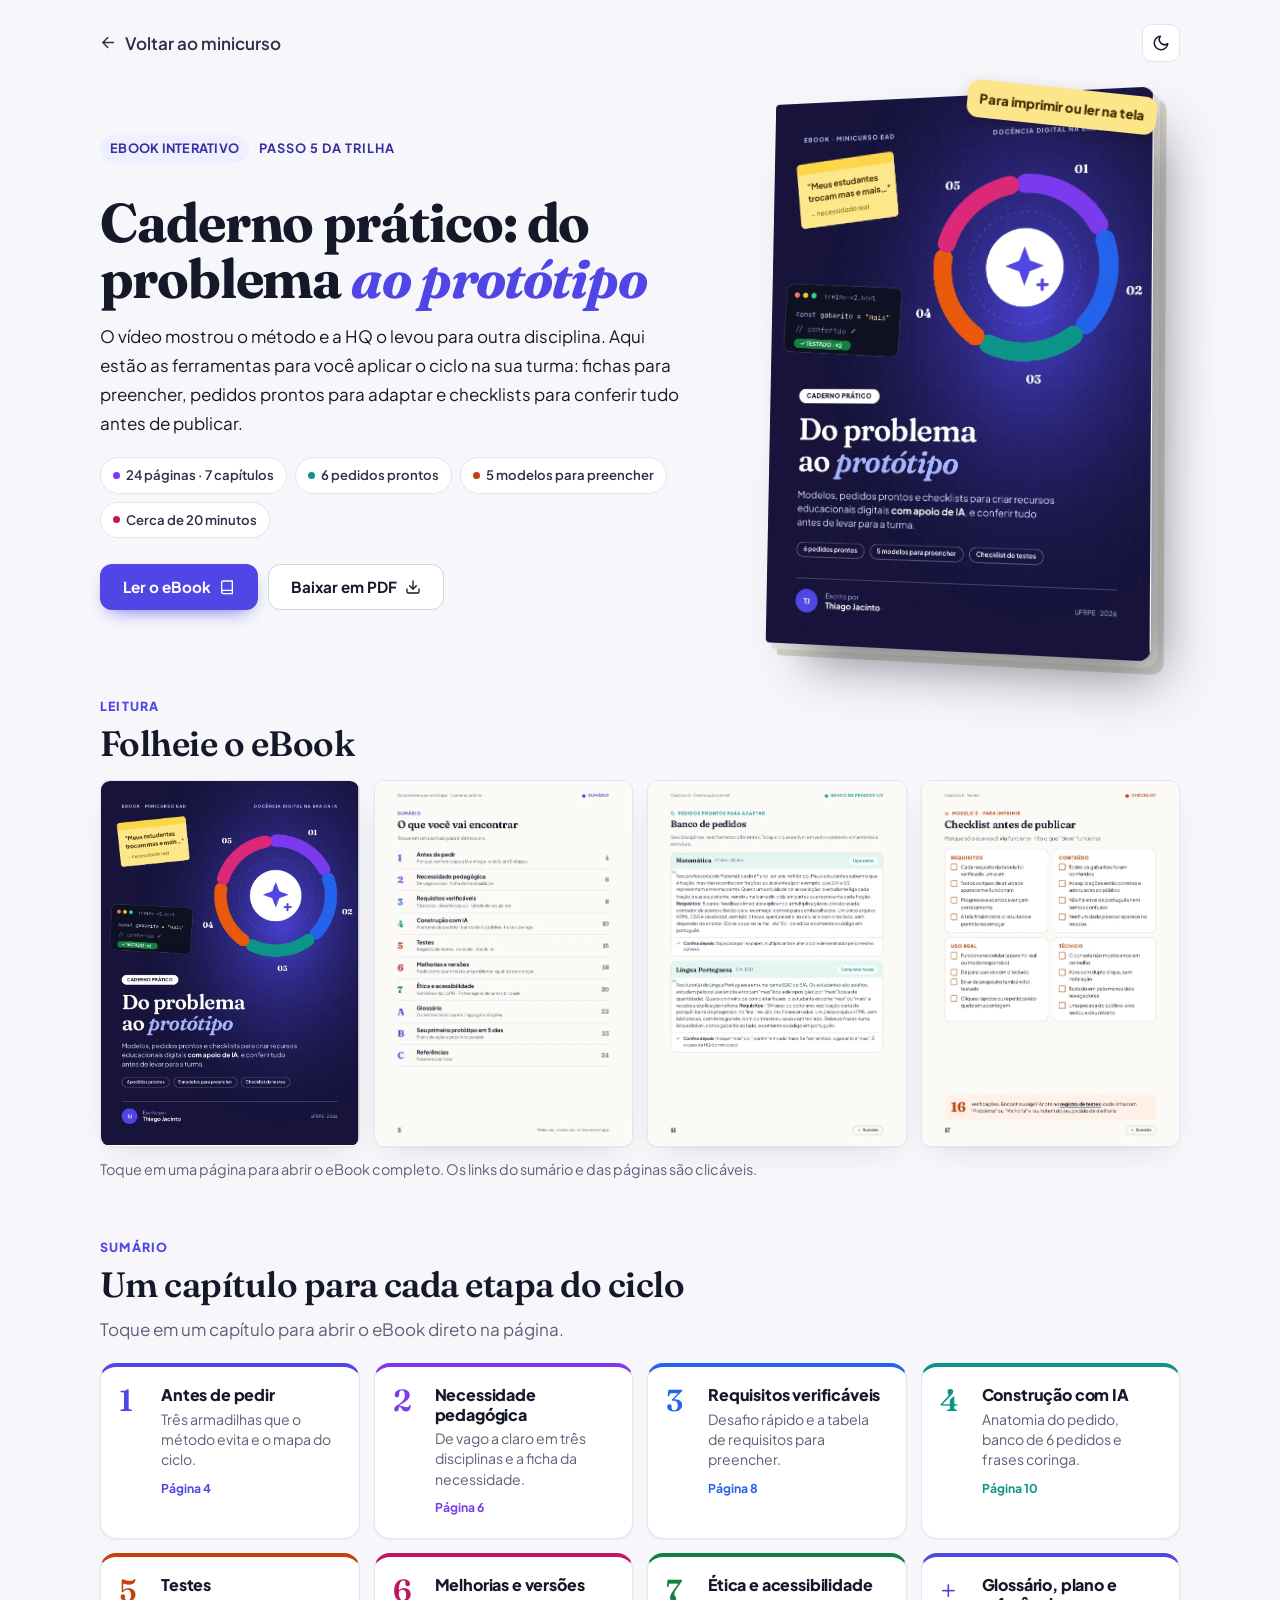
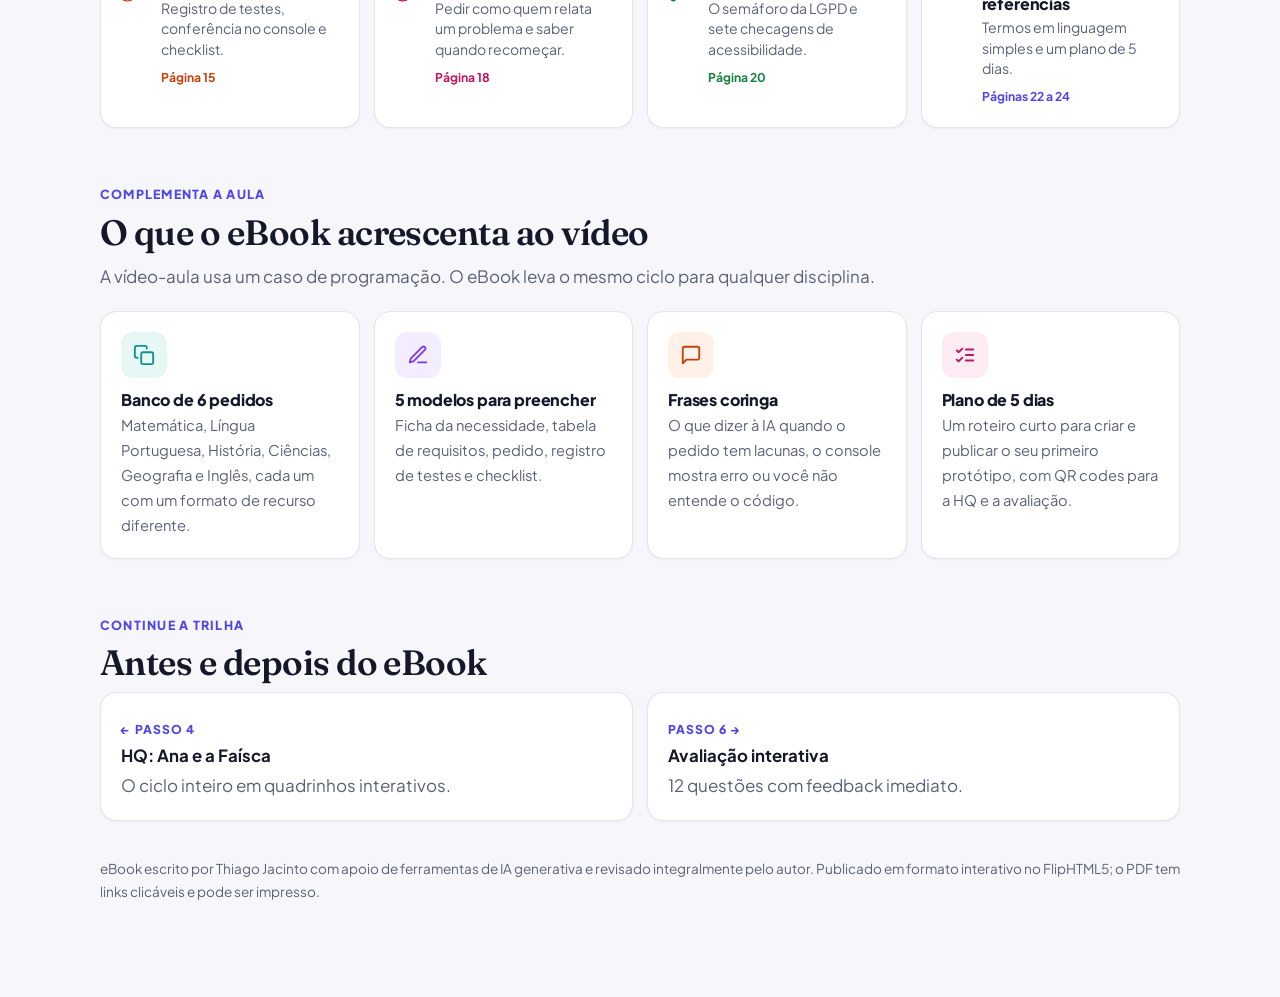
==== ebook/index.html @ 08859c07 "2ª VA: eBook, HQ interativa e atualização do site - eBook "Caderno prático" (24 páginas, PDF com lin" ====
<!DOCTYPE html>
<html lang="pt-BR">
<head>
<meta charset="UTF-8">
<meta name="viewport" content="width=device-width, initial-scale=1.0">
<title>eBook · Caderno prático · Do problema ao protótipo</title>
<meta name="description" content="eBook interativo do minicurso Do problema ao protótipo: modelos, pedidos prontos e checklists para criar recursos educacionais com apoio de IA.">
<link rel="preconnect" href="https://fonts.googleapis.com">
<link rel="preconnect" href="https://fonts.gstatic.com" crossorigin>
<link href="https://fonts.googleapis.com/css2?family=Fraunces:ital,opsz,wght@0,9..144,600;1,9..144,600&family=JetBrains+Mono:wght@400;700&family=Plus+Jakarta+Sans:wght@400;500;600;700;800&display=swap" rel="stylesheet">
<link rel="stylesheet" href="../assets/css/style.css">
<script>
  try { var t = localStorage.getItem("tema"); if (t) document.documentElement.dataset.theme = t; } catch (e) {}

  /* =====================================================================
     LINK DO eBOOK NO FLIPHTML5
     Depois de publicar o PDF no FlipHTML5, cole o link entre as aspas.
     Exemplo: "https://online.fliphtml5.com/abcde/fghi/"
     Com o link preenchido, a página mostra o flipbook e todos os botões
     passam a abrir o eBook no FlipHTML5.
  ===================================================================== */
  window.EBOOK_FLIP_URL = "";
</script>
<style>
  .eb-wrap { max-width: 1120px; margin: 0 auto; padding: 24px 20px 80px; }
  .eb-top { display: flex; align-items: center; justify-content: space-between; margin-bottom: 22px; }
  .back-link { display: inline-flex; align-items: center; gap: 8px; font-weight: 600; color: var(--ink-2); text-decoration: none; }
  .back-link .i { transform: rotate(180deg); }
  .back-link:hover { color: var(--primary); }

  .eb-hero { display: grid; grid-template-columns: 1.15fr .85fr; gap: 48px; align-items: center; padding: 18px 0 30px; }
  .eb-hero .eyebrow .pill { background: var(--primary-soft); color: var(--primary-ink); }
  .eb-hero h1 { font-family: var(--display); font-size: clamp(2.1rem, 1.5rem + 2.6vw, 3.4rem); line-height: 1.04; letter-spacing: -.02em; margin: 14px 0 14px; }
  .eb-hero h1 em { color: var(--primary); }
  .eb-hero .lead { max-width: 52ch; }
  .facts { display: flex; flex-wrap: wrap; gap: 8px; margin: 20px 0 26px; }
  .eb-actions { display: flex; flex-wrap: wrap; gap: 10px; }
  .book { position: relative; perspective: 1400px; justify-self: center; width: min(100%, 380px); }
  .book img { display: block; width: 100%; height: auto; border-radius: 4px 12px 12px 4px; transform: rotateY(-14deg) rotateX(3deg); transform-origin: left center;
    box-shadow: -2px 0 0 #0b0a24 inset, 24px 30px 50px -18px rgba(20,24,41,.55), 6px 6px 0 #e6e4dc, 12px 12px 0 #d7d4c9; transition: transform .5s ease; }
  .book:hover img { transform: rotateY(-4deg) rotateX(1deg); }
  .book .sticker { position: absolute; top: -14px; right: -6px; background: #fde68a; color: #3f2d00; font-weight: 800; font-size: .82rem; padding: 8px 12px; border-radius: 12px; transform: rotate(6deg); box-shadow: 0 6px 16px rgba(0,0,0,.18); }

  .flip-section { margin-top: 26px; }
  .flip-frame { position: relative; width: 100%; aspect-ratio: 16 / 10; border-radius: 18px; overflow: hidden; background: #16133a; box-shadow: var(--shadow-lg); }
  .flip-frame iframe { position: absolute; inset: 0; width: 100%; height: 100%; border: 0; }
  .flip-note { margin-top: 10px; font-size: .9rem; color: var(--muted); }
  .flip-fallback { display: grid; grid-template-columns: repeat(4, 1fr); gap: 14px; }
  .flip-fallback a { display: block; border-radius: 10px; overflow: hidden; border: 1px solid var(--line); background: #fff; box-shadow: var(--shadow); transition: transform .15s ease; }
  .flip-fallback a:hover { transform: translateY(-3px); }
  .flip-fallback img { display: block; width: 100%; height: auto; }

  .toc-grid { display: grid; grid-template-columns: repeat(auto-fit, minmax(min(100%, 240px), 1fr)); gap: 14px; }
  .toc-card { display: flex; gap: 14px; align-items: flex-start; padding: 18px; text-decoration: none; color: inherit; border-top: 4px solid var(--c); transition: transform .15s ease, border-color .15s ease; }
  .toc-card:hover { transform: translateY(-2px); }
  .toc-card .n { font-family: var(--display); font-weight: 600; font-size: 1.9rem; line-height: 1; color: var(--c); min-width: 28px; }
  .toc-card h3 { font-size: 1rem; margin: 0 0 4px; font-family: var(--font); font-weight: 800; }
  .toc-card p { margin: 0; font-size: .88rem; color: var(--muted); line-height: 1.45; }
  .toc-card .pg { display: inline-block; margin-top: 8px; font-size: .76rem; font-weight: 700; color: var(--c); }
  .s0 { --c: var(--primary); } .s6 { --c: var(--ok); }

  .feat { display: grid; grid-template-columns: repeat(auto-fit, minmax(min(100%, 230px), 1fr)); gap: 14px; }
  .feat .card { padding: 20px; }
  .feat .icon-box { margin-bottom: 12px; }
  .feat h3 { font-size: 1rem; margin-bottom: 4px; font-family: var(--font); font-weight: 800; }
  .feat p { margin: 0; font-size: .92rem; color: var(--muted); }

  .next-strip { display: grid; grid-template-columns: 1fr 1fr; gap: 14px; }
  .next-strip a { display: flex; gap: 14px; align-items: center; padding: 20px; text-decoration: none; color: inherit; }
  .next-strip .k { font-size: .76rem; font-weight: 800; letter-spacing: .08em; text-transform: uppercase; color: var(--primary); }
  .next-strip strong { display: block; font-size: 1.05rem; }

  .block { margin-top: 56px; }
  .block > h2 { font-family: var(--display); font-size: clamp(1.6rem, 1.3rem + 1.2vw, 2.2rem); margin: 6px 0 8px; }
  .block > .muted { margin-bottom: 20px; }
  .kick { font-size: .78rem; font-weight: 800; letter-spacing: .1em; text-transform: uppercase; color: var(--primary); }

  @media (max-width: 860px) {
    .eb-hero { grid-template-columns: 1fr; gap: 26px; }
    .book { order: -1; width: min(70%, 280px); }
    .flip-fallback { grid-template-columns: 1fr 1fr; }
    .next-strip { grid-template-columns: 1fr; }
    .flip-frame { aspect-ratio: 3 / 4; }
  }
</style>
</head>
<body>

<svg width="0" height="0" style="position:absolute" aria-hidden="true">
  <symbol id="i-arrow" viewBox="0 0 24 24"><path d="M5 12h14M13 5l7 7-7 7"/></symbol>
  <symbol id="i-moon" viewBox="0 0 24 24"><path d="M21 12.8A9 9 0 1 1 11.2 3a7 7 0 0 0 9.8 9.8z"/></symbol>
  <symbol id="i-sun" viewBox="0 0 24 24"><circle cx="12" cy="12" r="4"/><path d="M12 2v2M12 20v2M4.9 4.9l1.4 1.4M17.7 17.7l1.4 1.4M2 12h2M20 12h2M4.9 19.1l1.4-1.4M17.7 6.3l1.4-1.4"/></symbol>
  <symbol id="i-book" viewBox="0 0 24 24"><path d="M4 19.5A2.5 2.5 0 0 1 6.5 17H20V3H6.5A2.5 2.5 0 0 0 4 5.5z"/><path d="M4 19.5A2.5 2.5 0 0 0 6.5 22H20v-5"/></symbol>
  <symbol id="i-download" viewBox="0 0 24 24"><path d="M21 15v4a2 2 0 0 1-2 2H5a2 2 0 0 1-2-2v-4"/><path d="m7 10 5 5 5-5"/><path d="M12 15V3"/></symbol>
  <symbol id="i-pen" viewBox="0 0 24 24"><path d="M12 20h9"/><path d="M16.5 3.5a2.1 2.1 0 0 1 3 3L7 19l-4 1 1-4z"/></symbol>
  <symbol id="i-copy" viewBox="0 0 24 24"><rect x="9" y="9" width="13" height="13" rx="2"/><path d="M5 15H4a2 2 0 0 1-2-2V4a2 2 0 0 1 2-2h9a2 2 0 0 1 2 2v1"/></symbol>
  <symbol id="i-list" viewBox="0 0 24 24"><path d="m3 17 2 2 4-4"/><path d="m3 7 2 2 4-4"/><path d="M13 6h8M13 12h8M13 18h8"/></symbol>
  <symbol id="i-external" viewBox="0 0 24 24"><path d="M15 3h6v6"/><path d="M10 14 21 3"/><path d="M18 13v6a2 2 0 0 1-2 2H5a2 2 0 0 1-2-2V8a2 2 0 0 1 2-2h6"/></symbol>
  <symbol id="i-message" viewBox="0 0 24 24"><path d="M21 15a2 2 0 0 1-2 2H7l-4 4V5a2 2 0 0 1 2-2h14a2 2 0 0 1 2 2z"/></symbol>
  <symbol id="i-quiz" viewBox="0 0 24 24"><circle cx="12" cy="12" r="10"/><path d="M9.1 9a3 3 0 0 1 5.8 1c0 2-3 3-3 3M12 17h.01"/></symbol>
</svg>

<main class="eb-wrap" id="conteudo">
  <div class="eb-top">
    <a class="back-link" href="../index.html#materiais"><svg class="i"><use href="#i-arrow"/></svg> Voltar ao minicurso</a>
    <button class="theme-toggle" id="theme-toggle" type="button" aria-label="Alternar tema claro/escuro"><svg class="i"><use href="#i-moon"/></svg></button>
  </div>

  <section class="eb-hero" aria-labelledby="eb-title">
    <div>
      <div class="eyebrow"><span class="pill">eBook interativo</span> Passo 5 da trilha</div>
      <h1 id="eb-title">Caderno prático: do problema <em>ao protótipo</em></h1>
      <p class="lead">O vídeo mostrou o método e a HQ o levou para outra disciplina. Aqui estão as ferramentas para você aplicar o ciclo na sua turma: fichas para preencher, pedidos prontos para adaptar e checklists para conferir tudo antes de publicar.</p>
      <div class="facts">
        <span class="chip" style="--dot: var(--s1)">24 páginas · 7 capítulos</span>
        <span class="chip" style="--dot: var(--s3)">6 pedidos prontos</span>
        <span class="chip" style="--dot: var(--s4)">5 modelos para preencher</span>
        <span class="chip" style="--dot: var(--s5)">Cerca de 20 minutos</span>
      </div>
      <div class="eb-actions">
        <a class="btn btn-primary js-read" href="#leitura">Ler o eBook <svg class="i"><use href="#i-book"/></svg></a>
        <a class="btn btn-ghost" href="do-problema-ao-prototipo-ebook.pdf" download>Baixar em PDF <svg class="i"><use href="#i-download"/></svg></a>
      </div>
    </div>
    <a class="book js-read" href="#leitura" aria-label="Abrir o eBook">
      <img src="capa.webp" width="759" height="1075" alt="Capa do eBook Do problema ao protótipo: caderno prático, de Thiago Jacinto.">
      <span class="sticker">Para imprimir ou ler na tela</span>
    </a>
  </section>

  <!-- LEITURA -->
  <section class="flip-section" id="leitura" aria-labelledby="leitura-titulo">
    <div class="kick">Leitura</div>
    <h2 id="leitura-titulo" style="font-family:var(--display);font-size:clamp(1.6rem,1.3rem + 1.2vw,2.2rem);margin:6px 0 14px">Folheie o eBook</h2>
    <div id="flip-on" hidden>
      <div class="flip-frame"><iframe id="flip-iframe" title="eBook Do problema ao protótipo no FlipHTML5" allowfullscreen loading="lazy"></iframe></div>
      <p class="flip-note">Use as setas ou arraste o canto da página para folhear. No ícone de tela cheia, a leitura fica mais confortável. <a id="flip-open" href="#" target="_blank" rel="noopener">Abrir o eBook no FlipHTML5 em nova aba <svg class="i"><use href="#i-external"/></svg></a></p>
    </div>
    <div id="flip-off">
      <div class="flip-fallback">
        <a href="do-problema-ao-prototipo-ebook.pdf#page=1" target="_blank" rel="noopener"><img src="capa.webp" alt="Capa do eBook" loading="lazy"></a>
        <a href="do-problema-ao-prototipo-ebook.pdf#page=3" target="_blank" rel="noopener"><img src="pagina-03.webp" alt="Página 3: sumário" loading="lazy"></a>
        <a href="do-problema-ao-prototipo-ebook.pdf#page=11" target="_blank" rel="noopener"><img src="pagina-11.webp" alt="Página 11: banco de pedidos prontos" loading="lazy"></a>
        <a href="do-problema-ao-prototipo-ebook.pdf#page=17" target="_blank" rel="noopener"><img src="pagina-17.webp" alt="Página 17: checklist antes de publicar" loading="lazy"></a>
      </div>
      <p class="flip-note">Toque em uma página para abrir o eBook completo. Os links do sumário e das páginas são clicáveis.</p>
    </div>
  </section>

  <!-- SUMÁRIO -->
  <section class="block" aria-labelledby="sumario-titulo">
    <div class="kick">Sumário</div>
    <h2 id="sumario-titulo">Um capítulo para cada etapa do ciclo</h2>
    <p class="muted">Toque em um capítulo para abrir o eBook direto na página.</p>
    <div class="toc-grid">
      <a class="card toc-card s0 js-page" data-p="4" href="#"><span class="n">1</span><div><h3>Antes de pedir</h3><p>Três armadilhas que o método evita e o mapa do ciclo.</p><span class="pg">Página 4</span></div></a>
      <a class="card toc-card step-1 js-page" data-p="6" href="#"><span class="n">2</span><div><h3>Necessidade pedagógica</h3><p>De vago a claro em três disciplinas e a ficha da necessidade.</p><span class="pg">Página 6</span></div></a>
      <a class="card toc-card step-2 js-page" data-p="8" href="#"><span class="n">3</span><div><h3>Requisitos verificáveis</h3><p>Desafio rápido e a tabela de requisitos para preencher.</p><span class="pg">Página 8</span></div></a>
      <a class="card toc-card step-3 js-page" data-p="10" href="#"><span class="n">4</span><div><h3>Construção com IA</h3><p>Anatomia do pedido, banco de 6 pedidos e frases coringa.</p><span class="pg">Página 10</span></div></a>
      <a class="card toc-card step-4 js-page" data-p="15" href="#"><span class="n">5</span><div><h3>Testes</h3><p>Registro de testes, conferência no console e checklist.</p><span class="pg">Página 15</span></div></a>
      <a class="card toc-card step-5 js-page" data-p="18" href="#"><span class="n">6</span><div><h3>Melhorias e versões</h3><p>Pedir como quem relata um problema e saber quando recomeçar.</p><span class="pg">Página 18</span></div></a>
      <a class="card toc-card s6 js-page" data-p="20" href="#"><span class="n">7</span><div><h3>Ética e acessibilidade</h3><p>O semáforo da LGPD e sete checagens de acessibilidade.</p><span class="pg">Página 20</span></div></a>
      <a class="card toc-card s0 js-page" data-p="22" href="#"><span class="n">+</span><div><h3>Glossário, plano e referências</h3><p>Termos em linguagem simples e um plano de 5 dias.</p><span class="pg">Páginas 22 a 24</span></div></a>
    </div>
  </section>

  <!-- O QUE O eBOOK ACRESCENTA -->
  <section class="block" aria-labelledby="acrescenta-titulo">
    <div class="kick">Complementa a aula</div>
    <h2 id="acrescenta-titulo">O que o eBook acrescenta ao vídeo</h2>
    <p class="muted">A vídeo-aula usa um caso de programação. O eBook leva o mesmo ciclo para qualquer disciplina.</p>
    <div class="feat">
      <div class="card step-3"><div class="icon-box"><svg class="i"><use href="#i-copy"/></svg></div><h3>Banco de 6 pedidos</h3><p>Matemática, Língua Portuguesa, História, Ciências, Geografia e Inglês, cada um com um formato de recurso diferente.</p></div>
      <div class="card step-1"><div class="icon-box"><svg class="i"><use href="#i-pen"/></svg></div><h3>5 modelos para preencher</h3><p>Ficha da necessidade, tabela de requisitos, pedido, registro de testes e checklist.</p></div>
      <div class="card step-4"><div class="icon-box"><svg class="i"><use href="#i-message"/></svg></div><h3>Frases coringa</h3><p>O que dizer à IA quando o pedido tem lacunas, o console mostra erro ou você não entende o código.</p></div>
      <div class="card step-5"><div class="icon-box"><svg class="i"><use href="#i-list"/></svg></div><h3>Plano de 5 dias</h3><p>Um roteiro curto para criar e publicar o seu primeiro protótipo, com QR codes para a HQ e a avaliação.</p></div>
    </div>
  </section>

  <!-- PRÓXIMOS -->
  <section class="block" aria-labelledby="proximo-titulo">
    <div class="kick">Continue a trilha</div>
    <h2 id="proximo-titulo">Antes e depois do eBook</h2>
    <div class="next-strip">
      <a class="card" href="../quadrinhos/"><div><span class="k">← Passo 4</span><strong>HQ: Ana e a Faísca</strong><span class="muted">O ciclo inteiro em quadrinhos interativos.</span></div></a>
      <a class="card" href="../avaliacao/"><div><span class="k">Passo 6 →</span><strong>Avaliação interativa</strong><span class="muted">12 questões com feedback imediato.</span></div></a>
    </div>
  </section>

  <p class="muted" style="font-size:.85rem;margin-top:36px">eBook escrito por Thiago Jacinto com apoio de ferramentas de IA generativa e revisado integralmente pelo autor. Publicado em formato interativo no FlipHTML5; o PDF tem links clicáveis e pode ser impresso.</p>
</main>

<script>
(function () {
  "use strict";
  var FLIP = (window.EBOOK_FLIP_URL || "").trim();
  var PDF = "do-problema-ao-prototipo-ebook.pdf";
  function pageUrl(p) {
    if (FLIP) return FLIP.replace(/#.*$/, "") + "#p=" + p;
    return PDF + "#page=" + p;
  }
  if (FLIP) {
    document.getElementById("flip-on").hidden = false;
    document.getElementById("flip-off").hidden = true;
    document.getElementById("flip-iframe").src = FLIP;
    document.getElementById("flip-open").href = FLIP;
  }
  document.querySelectorAll(".js-page").forEach(function (a) {
    a.href = pageUrl(a.dataset.p);
    a.target = "_blank"; a.rel = "noopener";
  });

  /* tema */
  var root = document.documentElement, btn = document.getElementById("theme-toggle"), sys = matchMedia("(prefers-color-scheme: dark)");
  function cur() { return root.dataset.theme || (sys.matches ? "dark" : "light"); }
  function paint() { var d = cur() === "dark"; btn.querySelector("use").setAttribute("href", d ? "#i-sun" : "#i-moon"); btn.setAttribute("aria-label", d ? "Usar tema claro" : "Usar tema escuro"); }
  btn.addEventListener("click", function () { var n = cur() === "dark" ? "light" : "dark"; root.dataset.theme = n; try { localStorage.setItem("tema", n); } catch (e) {} paint(); });
  sys.addEventListener("change", paint); paint();
})();
</script>
</body>
</html>
---- assets/css/style.css ----
/* =============================================================
   Desenvolvimento de recursos educacionais com apoio de IA
   Folha de estilo principal
============================================================= */

/* ---------- Tokens (tema claro) ---------- */
:root {
  --bg: #f7f7fb;
  --bg-alt: #eff0f8;
  --surface: #ffffff;
  --ink: #141829;
  --ink-2: #2b3046;
  --muted: #5b6179;
  --line: #e3e5ef;
  --line-strong: #cfd3e3;

  --primary: #4f46e5;
  --primary-ink: #3730a3;
  --primary-soft: #eef0ff;
  --on-primary: #ffffff;

  --s1: #7c3aed; --s1-soft: #f3edff;
  --s2: #2563eb; --s2-soft: #eaf1ff;
  --s3: #0d9488; --s3-soft: #e6f7f5;
  --s4: #c2410c; --s4-soft: #fff1e8;
  --s5: #be185d; --s5-soft: #fdecf4;

  --ok: #15803d; --ok-soft: #e8f7ee;
  --warn: #a16207; --warn-soft: #fdf6e3;
  --bad: #b42318; --bad-soft: #fdeeec;

  --code-bg: #12162a;
  --code-ink: #e4e8f4;
  --code-muted: #6f7895;

  --shadow-sm: 0 1px 2px rgba(20, 24, 41, .05);
  --shadow: 0 1px 2px rgba(20, 24, 41, .04), 0 12px 32px -16px rgba(20, 24, 41, .18);
  --shadow-lg: 0 2px 4px rgba(20, 24, 41, .04), 0 32px 64px -24px rgba(20, 24, 41, .28);

  --radius: 16px;
  --radius-sm: 10px;
  --font: "Plus Jakarta Sans", -apple-system, BlinkMacSystemFont, "Segoe UI", Roboto, Helvetica, Arial, sans-serif;
  --display: "Fraunces", Georgia, "Times New Roman", serif;
  --mono: "JetBrains Mono", "SFMono-Regular", Consolas, Menlo, monospace;
  --nav-h: 64px;

  color-scheme: light;
}

/* ---------- Tokens (tema escuro) ---------- */
@media (prefers-color-scheme: dark) {
  :root:not([data-theme="light"]) {
    --bg: #0c0f1d;
    --bg-alt: #111528;
    --surface: #161b30;
    --ink: #eceef7;
    --ink-2: #cfd3e6;
    --muted: #9ba2bc;
    --line: #262c47;
    --line-strong: #353c5c;
    --primary: #8f90ff;
    --primary-ink: #c0c1ff;
    --primary-soft: #1e2247;
    --on-primary: #0c0f1d;
    --s1: #b794ff; --s1-soft: #241a3d;
    --s2: #7aa7ff; --s2-soft: #172443;
    --s3: #4fd1c0; --s3-soft: #0f2a2b;
    --s4: #ff9f6b; --s4-soft: #33200f;
    --s5: #ff7fb3; --s5-soft: #351526;
    --ok: #5ee08f; --ok-soft: #11291d;
    --warn: #f5c451; --warn-soft: #2c240e;
    --bad: #ff9a90; --bad-soft: #2f1517;
    --code-bg: #090c18;
    --shadow: 0 1px 2px rgba(0, 0, 0, .3), 0 12px 32px -16px rgba(0, 0, 0, .6);
    --shadow-lg: 0 2px 4px rgba(0, 0, 0, .3), 0 32px 64px -24px rgba(0, 0, 0, .7);
    color-scheme: dark;
  }
}

:root[data-theme="dark"] {
  --bg: #0c0f1d;
  --bg-alt: #111528;
  --surface: #161b30;
  --ink: #eceef7;
  --ink-2: #cfd3e6;
  --muted: #9ba2bc;
  --line: #262c47;
  --line-strong: #353c5c;
  --primary: #8f90ff;
  --primary-ink: #c0c1ff;
  --primary-soft: #1e2247;
  --on-primary: #0c0f1d;
  --s1: #b794ff; --s1-soft: #241a3d;
  --s2: #7aa7ff; --s2-soft: #172443;
  --s3: #4fd1c0; --s3-soft: #0f2a2b;
  --s4: #ff9f6b; --s4-soft: #33200f;
  --s5: #ff7fb3; --s5-soft: #351526;
  --ok: #5ee08f; --ok-soft: #11291d;
  --warn: #f5c451; --warn-soft: #2c240e;
  --bad: #ff9a90; --bad-soft: #2f1517;
  --code-bg: #090c18;
  --shadow: 0 1px 2px rgba(0, 0, 0, .3), 0 12px 32px -16px rgba(0, 0, 0, .6);
  --shadow-lg: 0 2px 4px rgba(0, 0, 0, .3), 0 32px 64px -24px rgba(0, 0, 0, .7);
  color-scheme: dark;
}

/* ---------- Base ---------- */
*, *::before, *::after { box-sizing: border-box; }
[hidden] { display: none !important; }

html {
  scroll-behavior: smooth;
  scroll-padding-top: calc(var(--nav-h) + 16px);
  -webkit-text-size-adjust: 100%;
}

body {
  margin: 0;
  background: var(--bg);
  color: var(--ink);
  font-family: var(--font);
  font-size: 1.0625rem;
  line-height: 1.7;
  -webkit-font-smoothing: antialiased;
}

img, svg { max-width: 100%; }

.i {
  width: 1em; height: 1em;
  fill: none;
  stroke: currentColor;
  stroke-width: 2;
  stroke-linecap: round;
  stroke-linejoin: round;
  flex-shrink: 0;
}
a { color: var(--primary); text-underline-offset: 3px; }
a:hover { color: var(--primary-ink); }
strong { font-weight: 700; color: var(--ink); }
p { margin: 0 0 1em; }

h1, h2, h3, h4 { line-height: 1.2; margin: 0 0 .5em; color: var(--ink); }
h2 { font-family: var(--display); font-weight: 600; font-size: clamp(1.9rem, 1.4rem + 2vw, 2.75rem); letter-spacing: -.015em; }
h3 { font-size: 1.2rem; font-weight: 700; letter-spacing: -.01em; }
h4 { font-size: 1rem; font-weight: 700; }

code, kbd, pre {
  font-variant-ligatures: none;
  font-feature-settings: "liga" 0, "calt" 0;
}

code, kbd {
  font-family: var(--mono);
  font-size: .86em;
}

:not(pre) > code {
  background: var(--bg-alt);
  border: 1px solid var(--line);
  padding: .1em .4em;
  border-radius: 6px;
  white-space: nowrap;
}

kbd {
  padding: .1em .45em;
  border: 1px solid var(--line-strong);
  border-bottom-width: 2px;
  border-radius: 6px;
  background: var(--surface);
}

:focus-visible { outline: 2.5px solid var(--primary); outline-offset: 3px; border-radius: 6px; }

.skip-link {
  position: absolute;
  left: 16px;
  top: -60px;
  z-index: 100;
  background: var(--primary);
  color: var(--on-primary);
  padding: 10px 16px;
  border-radius: 10px;
  font-weight: 700;
}
.skip-link:focus { top: 12px; color: var(--on-primary); }

.container {
  width: 100%;
  max-width: 1140px;
  margin: 0 auto;
  padding-inline: 24px;
}

.container.narrow { max-width: 860px; }

/* ---------- Barra de leitura + navegação ---------- */
.read-progress {
  position: fixed;
  top: 0; left: 0;
  height: 3px;
  width: 0;
  z-index: 60;
  background: linear-gradient(90deg, var(--s1), var(--s2), var(--s3), var(--s4), var(--s5));
}

.topbar {
  position: sticky;
  top: 0;
  z-index: 50;
  background: color-mix(in srgb, var(--bg) 82%, transparent);
  backdrop-filter: saturate(1.4) blur(14px);
  -webkit-backdrop-filter: saturate(1.4) blur(14px);
  border-bottom: 1px solid transparent;
  transition: border-color .2s ease;
}

.topbar.scrolled { border-bottom-color: var(--line); }

.topbar-inner {
  height: var(--nav-h);
  display: flex;
  align-items: center;
  gap: 20px;
}

.brand {
  display: flex;
  align-items: center;
  gap: 10px;
  text-decoration: none;
  color: var(--ink);
  font-weight: 800;
  font-size: .95rem;
  white-space: nowrap;
  flex-shrink: 0;
}

.brand:hover { color: var(--ink); }

.brand-mark {
  width: 34px; height: 34px;
  border-radius: 10px;
  display: grid; place-items: center;
  background: linear-gradient(135deg, var(--s1), var(--s2));
  color: #fff;
  font-family: var(--mono);
  font-size: .8rem;
  font-weight: 700;
}

.nav {
  display: flex;
  gap: 2px;
  margin-left: auto;
  overflow-x: auto;
  scrollbar-width: none;
}

.nav::-webkit-scrollbar { display: none; }

.nav a {
  text-decoration: none;
  color: var(--muted);
  font-size: .86rem;
  font-weight: 600;
  padding: 7px 12px;
  border-radius: 999px;
  white-space: nowrap;
  transition: color .15s ease, background .15s ease;
}

.nav a:hover { color: var(--ink); background: var(--bg-alt); }
.nav a.active { color: var(--primary-ink); background: var(--primary-soft); }

.theme-toggle {
  flex-shrink: 0;
  width: 38px; height: 38px;
  display: grid; place-items: center;
  border-radius: 10px;
  border: 1px solid var(--line);
  background: var(--surface);
  color: var(--ink);
  cursor: pointer;
}

.theme-toggle:hover { border-color: var(--line-strong); }
.theme-toggle svg { width: 18px; height: 18px; }

/* ---------- Botões e chips ---------- */
.btn {
  display: inline-flex;
  align-items: center;
  justify-content: center;
  gap: 8px;
  font: inherit;
  font-size: .95rem;
  font-weight: 700;
  line-height: 1.2;
  padding: 13px 22px;
  border-radius: 12px;
  border: 1.5px solid transparent;
  text-decoration: none;
  cursor: pointer;
  transition: transform .15s ease, background .15s ease, border-color .15s ease, box-shadow .15s ease;
}

.btn:hover { transform: translateY(-1px); }
.btn-primary { background: var(--primary); color: var(--on-primary); box-shadow: 0 8px 20px -10px var(--primary); }
.btn-primary:hover { background: var(--primary-ink); color: var(--on-primary); }
.btn-ghost { background: var(--surface); color: var(--ink); border-color: var(--line-strong); }
.btn-ghost:hover { border-color: var(--primary); color: var(--ink); }
.btn-sm { padding: 8px 14px; font-size: .84rem; border-radius: 10px; }
.btn svg { width: 16px; height: 16px; }

.chip {
  display: inline-flex;
  align-items: center;
  gap: 6px;
  font-size: .82rem;
  font-weight: 600;
  color: var(--ink-2);
  background: var(--surface);
  border: 1px solid var(--line);
  padding: 6px 12px;
  border-radius: 999px;
}

.chip::before {
  content: "";
  width: 7px; height: 7px;
  border-radius: 50%;
  background: var(--dot, var(--primary));
}

.tag {
  display: inline-block;
  font-size: .72rem;
  font-weight: 700;
  letter-spacing: .04em;
  text-transform: uppercase;
  padding: 3px 9px;
  border-radius: 6px;
  white-space: nowrap;
}

.tag-ok { color: var(--ok); background: var(--ok-soft); }
.tag-warn { color: var(--warn); background: var(--warn-soft); }
.tag-bad { color: var(--bad); background: var(--bad-soft); }
.tag-info { color: var(--primary-ink); background: var(--primary-soft); }

/* ---------- Hero ---------- */
.hero {
  position: relative;
  padding: 72px 0 96px;
  overflow: hidden;
}

.hero::before {
  content: "";
  position: absolute;
  inset: -40% -10% auto auto;
  width: 720px; height: 720px;
  background: radial-gradient(closest-side, color-mix(in srgb, var(--s2) 22%, transparent), transparent 70%);
  pointer-events: none;
}

.hero::after {
  content: "";
  position: absolute;
  inset: auto auto -30% -15%;
  width: 600px; height: 600px;
  background: radial-gradient(closest-side, color-mix(in srgb, var(--s1) 16%, transparent), transparent 70%);
  pointer-events: none;
}

.hero-grid {
  position: relative;
  z-index: 1;
  display: grid;
  grid-template-columns: 1.1fr .9fr;
  gap: 56px;
  align-items: center;
}

.eyebrow {
  display: inline-flex;
  align-items: center;
  gap: 10px;
  font-size: .8rem;
  font-weight: 700;
  letter-spacing: .08em;
  text-transform: uppercase;
  color: var(--primary-ink);
  margin-bottom: 18px;
}

.eyebrow .pill {
  background: var(--primary);
  color: var(--on-primary);
  padding: 3px 10px;
  border-radius: 999px;
  white-space: nowrap;
  letter-spacing: .02em;
}

.hero h1 {
  font-family: var(--display);
  font-weight: 600;
  font-size: clamp(2.4rem, 1.6rem + 3.4vw, 4rem);
  line-height: 1.05;
  letter-spacing: -.025em;
  margin-bottom: 22px;
}

.hero h1 em {
  font-style: italic;
  background: linear-gradient(90deg, var(--s1), var(--s2) 60%, var(--s3));
  -webkit-background-clip: text;
  background-clip: text;
  color: transparent;
}

.hero .lead {
  font-size: 1.2rem;
  color: var(--muted);
  max-width: 34em;
  margin-bottom: 28px;
}

.hero-actions { display: flex; flex-wrap: wrap; gap: 12px; margin-bottom: 28px; }
.hero-chips { display: flex; flex-wrap: wrap; gap: 8px; }

/* Ilustração: pedido → código → testado */
.hero-visual {
  position: relative;
  display: grid;
  gap: 14px;
}

.hv-card {
  background: var(--surface);
  border: 1px solid var(--line);
  border-radius: var(--radius);
  box-shadow: var(--shadow-lg);
  padding: 16px 18px;
}

.hv-prompt { margin-right: 48px; }
.hv-code { margin-left: 40px; padding: 0; overflow: hidden; background: var(--code-bg); border-color: transparent; }
.hv-check { margin-right: 72px; display: flex; align-items: center; gap: 14px; }

.hv-label {
  display: flex;
  align-items: center;
  gap: 8px;
  font-size: .74rem;
  font-weight: 700;
  letter-spacing: .06em;
  text-transform: uppercase;
  color: var(--muted);
  margin-bottom: 8px;
}

.hv-label i { width: 8px; height: 8px; border-radius: 50%; background: var(--s1); }
.hv-prompt p { margin: 0; font-size: .95rem; color: var(--ink-2); line-height: 1.55; }

.hv-code-bar {
  display: flex; gap: 6px; align-items: center;
  padding: 10px 14px;
  background: rgba(255, 255, 255, .04);
  font-family: var(--mono);
  font-size: .72rem;
  color: var(--code-muted);
}

.hv-code-bar i { width: 9px; height: 9px; border-radius: 50%; background: #39405e; }
.hv-code-bar span { margin-left: 6px; }

.hv-code pre {
  margin: 0;
  padding: 14px 16px 16px;
  font-family: var(--mono);
  font-size: .8rem;
  line-height: 1.7;
  color: var(--code-ink);
  overflow-x: auto;
}

.k { color: #c4a7ff; } .s { color: #9be3a3; } .n { color: #ffc27a; } .f { color: #7cc7ff; } .c { color: var(--code-muted); font-style: italic; }

.hv-check-icon {
  width: 42px; height: 42px;
  border-radius: 12px;
  display: grid; place-items: center;
  background: var(--ok-soft);
  color: var(--ok);
  flex-shrink: 0;
}

.hv-check-icon svg { width: 22px; height: 22px; }
.hv-check strong { display: block; font-size: .95rem; }
.hv-check span { font-size: .84rem; color: var(--muted); }

/* ---------- Seções ---------- */
.section { padding: 96px 0; }
.section.alt { background: var(--bg-alt); }

.section-head { max-width: 760px; margin-bottom: 48px; }
.section-head.center { margin-inline: auto; text-align: center; }
.section-head .lead { font-size: 1.15rem; color: var(--muted); margin: 0; }

.kicker {
  display: inline-flex;
  align-items: center;
  gap: 10px;
  font-size: .8rem;
  font-weight: 800;
  letter-spacing: .08em;
  text-transform: uppercase;
  color: var(--c, var(--primary));
  margin-bottom: 14px;
}

.kicker .num {
  width: 30px; height: 30px;
  display: grid; place-items: center;
  border-radius: 9px;
  background: var(--c-soft, var(--primary-soft));
  color: var(--c, var(--primary));
  font-family: var(--mono);
  font-size: .85rem;
}

.step-1 { --c: var(--s1); --c-soft: var(--s1-soft); }
.step-2 { --c: var(--s2); --c-soft: var(--s2-soft); }
.step-3 { --c: var(--s3); --c-soft: var(--s3-soft); }
.step-4 { --c: var(--s4); --c-soft: var(--s4-soft); }
.step-5 { --c: var(--s5); --c-soft: var(--s5-soft); }

.sub { margin-top: 56px; }
.sub > h3 { font-size: 1.35rem; margin-bottom: 8px; }
.sub > p.muted { margin-bottom: 24px; }
.muted { color: var(--muted); }

/* ---------- Grades e cards ---------- */
.grid { display: grid; gap: 20px; }
.grid-2 { grid-template-columns: repeat(auto-fit, minmax(min(100%, 340px), 1fr)); }
.grid-3 { grid-template-columns: repeat(auto-fit, minmax(min(100%, 260px), 1fr)); }
.grid-4 { grid-template-columns: repeat(auto-fit, minmax(min(100%, 230px), 1fr)); }

.card {
  background: var(--surface);
  border: 1px solid var(--line);
  border-radius: var(--radius);
  padding: 26px;
  box-shadow: var(--shadow-sm);
}

.card h3 { margin-bottom: 8px; }
.card p:last-child, .card ul:last-child { margin-bottom: 0; }
.card p { color: var(--ink-2); font-size: .98rem; }

.icon-box {
  width: 46px; height: 46px;
  border-radius: 12px;
  display: grid; place-items: center;
  background: var(--c-soft, var(--primary-soft));
  color: var(--c, var(--primary));
  margin-bottom: 16px;
}

.icon-box svg { width: 22px; height: 22px; }

.objective { position: relative; padding-top: 30px; }

.objective .obj-num {
  font-family: var(--font);
  font-size: 2.2rem;
  font-weight: 800;
  letter-spacing: -.02em;
  line-height: 1;
  color: var(--c, var(--primary));
  opacity: .9;
  display: block;
  margin-bottom: 14px;
}

.objective p { margin: 0; font-size: 1rem; }

/* ---------- Ciclo ---------- */
.cycle {
  list-style: none;
  margin: 0;
  padding: 0;
  display: grid;
  grid-template-columns: repeat(5, 1fr);
  gap: 14px;
  counter-reset: step;
  position: relative;
}

.cycle li {
  position: relative;
  background: var(--surface);
  border: 1px solid var(--line);
  border-top: 4px solid var(--c);
  border-radius: var(--radius);
  padding: 22px 18px;
  box-shadow: var(--shadow-sm);
}

.cycle a { text-decoration: none; color: inherit; display: block; }
.cycle li:hover { border-color: var(--c); border-top-color: var(--c); }

.cycle .num {
  font-family: var(--mono);
  font-size: .78rem;
  font-weight: 700;
  color: var(--c);
  display: block;
  margin-bottom: 6px;
}

.cycle h3 { font-size: 1.08rem; margin-bottom: 6px; }
.cycle p { font-size: .9rem; color: var(--muted); margin: 0; line-height: 1.55; }

.cycle li:not(:last-child)::after {
  content: "";
  position: absolute;
  top: 50%;
  right: -12px;
  width: 10px; height: 10px;
  border-top: 2px solid var(--line-strong);
  border-right: 2px solid var(--line-strong);
  transform: translateY(-50%) rotate(45deg);
  z-index: 1;
}

.cycle-loop {
  margin-top: 18px;
  display: flex;
  align-items: center;
  justify-content: flex-end;
  gap: 10px;
  font-size: .9rem;
  color: var(--muted);
}

.cycle-loop svg { width: 100%; max-width: 420px; height: 40px; color: var(--s4); }
.cycle-loop span { white-space: nowrap; font-weight: 600; }

/* ---------- Destaques (callouts) ---------- */
.callout {
  display: flex;
  gap: 16px;
  border-radius: var(--radius);
  padding: 22px 24px;
  border: 1px solid var(--line);
  background: var(--surface);
}

.callout + .callout { margin-top: 16px; }
.callout .icon-box { margin: 0; flex-shrink: 0; }
.callout h4 { margin-bottom: 4px; }
.callout p { margin: 0; color: var(--ink-2); font-size: .98rem; }
.callout p + p { margin-top: .6em; }

.callout.case {
  border: 1.5px dashed var(--c, var(--primary));
  background: var(--c-soft, var(--primary-soft));
}

.callout.warn { --c: var(--warn); --c-soft: var(--warn-soft); border-color: color-mix(in srgb, var(--warn) 35%, transparent); background: var(--warn-soft); }
.callout.tip { --c: var(--s3); --c-soft: var(--s3-soft); }

.case-label {
  display: inline-block;
  font-size: .72rem;
  font-weight: 800;
  letter-spacing: .08em;
  text-transform: uppercase;
  color: var(--c, var(--primary));
  margin-bottom: 6px;
}

blockquote.need {
  margin: 0;
  font-family: var(--display);
  font-size: 1.3rem;
  line-height: 1.5;
  color: var(--ink);
}

/* ---------- Comparação ruim × bom ---------- */
.compare { display: grid; grid-template-columns: 1fr 1fr; gap: 20px; }

.compare-item {
  border-radius: var(--radius);
  padding: 22px 24px;
  border: 1.5px solid;
}

.compare-item.bad { border-color: color-mix(in srgb, var(--bad) 35%, transparent); background: var(--bad-soft); }
.compare-item.good { border-color: color-mix(in srgb, var(--ok) 35%, transparent); background: var(--ok-soft); }

.compare-item .tag { margin-bottom: 12px; }
.compare-item p { margin: 0; color: var(--ink-2); }
.compare-item .quote { font-size: 1.02rem; color: var(--ink); font-weight: 500; }
.compare-item .why { margin-top: 12px; font-size: .9rem; color: var(--muted); }

/* ---------- Tabelas ---------- */
.table-wrap {
  overflow-x: auto;
  border: 1px solid var(--line);
  border-radius: var(--radius);
  background: var(--surface);
  box-shadow: var(--shadow-sm);
}

table { width: 100%; border-collapse: collapse; font-size: .94rem; min-width: 640px; }
th, td { text-align: left; padding: 14px 18px; vertical-align: top; }
thead th {
  font-size: .76rem;
  font-weight: 800;
  letter-spacing: .06em;
  text-transform: uppercase;
  color: var(--muted);
  background: var(--bg-alt);
  border-bottom: 1px solid var(--line);
}

tbody tr + tr td { border-top: 1px solid var(--line); }
td.id { font-family: var(--mono); font-weight: 700; font-size: .85rem; white-space: nowrap; color: var(--c, var(--primary)); }
td .tag { margin-top: 2px; }

.req-group td { background: color-mix(in srgb, var(--c) 6%, var(--surface)); }
.row-p { --c: var(--s1); }
.row-f { --c: var(--s2); }
.row-t { --c: var(--s3); }

/* ---------- Tipos de requisito ---------- */
.req-type { border-top: 4px solid var(--c); }
.req-type .tag { color: var(--c); background: var(--c-soft); margin-bottom: 10px; }
.req-type ul { margin: 10px 0 0; padding-left: 1.1em; color: var(--ink-2); font-size: .94rem; }
.req-type li + li { margin-top: 4px; }

/* ---------- Prompt (anatomia) ---------- */
.anatomy {
  display: grid;
  grid-template-columns: repeat(auto-fit, minmax(min(100%, 170px), 1fr));
  gap: 12px;
  margin-bottom: 24px;
}

.anatomy-item {
  border-radius: 12px;
  padding: 14px 16px;
  background: var(--surface);
  border: 1px solid var(--line);
  border-left: 4px solid var(--p);
}

.anatomy-item strong { display: block; font-size: .92rem; color: var(--p); margin-bottom: 2px; }
.anatomy-item span { font-size: .86rem; color: var(--muted); line-height: 1.45; display: block; }

.p1 { --p: #7c3aed; } .p2 { --p: #2563eb; } .p3 { --p: #0d9488; }
.p4 { --p: #c2410c; } .p5 { --p: #be185d; } .p6 { --p: #4d7c0f; }

:root[data-theme="dark"] .p1 { --p: #b794ff; }
:root[data-theme="dark"] .p2 { --p: #7aa7ff; }
:root[data-theme="dark"] .p3 { --p: #4fd1c0; }
:root[data-theme="dark"] .p4 { --p: #ff9f6b; }
:root[data-theme="dark"] .p5 { --p: #ff7fb3; }
:root[data-theme="dark"] .p6 { --p: #a3e36a; }

@media (prefers-color-scheme: dark) {
  :root:not([data-theme="light"]) .p1 { --p: #b794ff; }
  :root:not([data-theme="light"]) .p2 { --p: #7aa7ff; }
  :root:not([data-theme="light"]) .p3 { --p: #4fd1c0; }
  :root:not([data-theme="light"]) .p4 { --p: #ff9f6b; }
  :root:not([data-theme="light"]) .p5 { --p: #ff7fb3; }
  :root:not([data-theme="light"]) .p6 { --p: #a3e36a; }
}

.prompt-box {
  border-radius: var(--radius);
  border: 1px solid var(--line);
  background: var(--surface);
  box-shadow: var(--shadow);
  overflow: hidden;
}

.prompt-head {
  display: flex;
  align-items: center;
  justify-content: space-between;
  gap: 12px;
  padding: 12px 16px 12px 20px;
  border-bottom: 1px solid var(--line);
  background: var(--bg-alt);
}

.prompt-head .title {
  display: flex;
  align-items: center;
  gap: 10px;
  font-size: .86rem;
  font-weight: 700;
  color: var(--ink-2);
}

.prompt-head .title svg { width: 18px; height: 18px; color: var(--primary); }

.prompt-body {
  padding: 22px 24px;
  font-size: .98rem;
  line-height: 1.75;
  white-space: pre-wrap;
  color: var(--ink-2);
  margin: 0;
  font-family: var(--font);
}

.prompt-body .seg {
  border-bottom: 2px solid color-mix(in srgb, var(--p) 55%, transparent);
  background: color-mix(in srgb, var(--p) 8%, transparent);
  border-radius: 3px;
}

.prompt-body .seg-label {
  font-family: var(--mono);
  font-size: .7rem;
  font-weight: 700;
  color: var(--p);
  vertical-align: super;
  margin-right: 2px;
}

.copy-btn {
  display: inline-flex;
  align-items: center;
  gap: 6px;
  font: inherit;
  font-size: .8rem;
  font-weight: 700;
  color: var(--ink);
  background: var(--surface);
  border: 1px solid var(--line-strong);
  border-radius: 8px;
  padding: 6px 12px;
  cursor: pointer;
  white-space: nowrap;
}

.copy-btn:hover { border-color: var(--primary); }
.copy-btn svg { width: 14px; height: 14px; }
.copy-btn.copied { color: var(--ok); border-color: var(--ok); }

/* ---------- Lista numerada de passos ---------- */
.steps-list { list-style: none; margin: 0; padding: 0; counter-reset: s; display: grid; gap: 14px; }

.steps-list li {
  counter-increment: s;
  position: relative;
  padding-left: 48px;
  color: var(--ink-2);
  font-size: .98rem;
}

.steps-list li::before {
  content: counter(s);
  position: absolute;
  left: 0; top: -2px;
  width: 32px; height: 32px;
  display: grid; place-items: center;
  border-radius: 50%;
  background: var(--c-soft, var(--primary-soft));
  color: var(--c, var(--primary));
  font-weight: 800;
  font-size: .9rem;
}

.steps-list strong { color: var(--ink); }

.check-list { list-style: none; margin: 0; padding: 0; display: grid; gap: 10px; }
.check-list li { position: relative; padding-left: 30px; color: var(--ink-2); font-size: .97rem; }
.check-list li::before {
  content: "";
  position: absolute;
  left: 0; top: .35em;
  width: 18px; height: 18px;
  border-radius: 50%;
  background: var(--c-soft, var(--primary-soft)) url("data:image/svg+xml,%3Csvg xmlns='http://www.w3.org/2000/svg' viewBox='0 0 24 24' fill='none' stroke='%234f46e5' stroke-width='3.2' stroke-linecap='round' stroke-linejoin='round'%3E%3Cpath d='M5 12.5l4.5 4.5L19 7.5'/%3E%3C/svg%3E") center / 12px no-repeat;
}

/* ---------- Código (trecho explicativo) ---------- */
.code-card {
  border-radius: var(--radius);
  background: var(--code-bg);
  overflow: hidden;
  box-shadow: var(--shadow);
}

.code-card .hv-code-bar { justify-content: space-between; }
.code-card .hv-code-bar .dots { display: flex; gap: 6px; align-items: center; }
.code-card pre {
  margin: 0;
  padding: 18px 20px;
  font-family: var(--mono);
  font-size: .84rem;
  line-height: 1.75;
  color: var(--code-ink);
  overflow-x: auto;
}

.code-anatomy { display: grid; grid-template-columns: 1fr 1.1fr; gap: 28px; align-items: start; }

.part-list { list-style: none; margin: 0; padding: 0; display: grid; gap: 12px; }

.part-list li {
  display: flex;
  gap: 14px;
  padding: 16px 18px;
  border-radius: 12px;
  background: var(--surface);
  border: 1px solid var(--line);
}

.part-list .pn {
  font-family: var(--mono);
  font-weight: 700;
  font-size: .8rem;
  color: var(--primary);
  background: var(--primary-soft);
  border-radius: 8px;
  padding: 4px 8px;
  height: fit-content;
}

.part-list strong { display: block; font-size: .98rem; }
.part-list span { font-size: .9rem; color: var(--muted); }
.part-list li.highlight { border-color: var(--primary); box-shadow: 0 0 0 3px var(--primary-soft); }

/* ---------- Demonstração ---------- */
.demo {
  border-radius: 22px;
  background: var(--surface);
  border: 1px solid var(--line);
  box-shadow: var(--shadow-lg);
  overflow: hidden;
}

.demo-toolbar {
  display: flex;
  flex-wrap: wrap;
  align-items: center;
  justify-content: space-between;
  gap: 12px;
  padding: 12px 14px;
  border-bottom: 1px solid var(--line);
  background: var(--bg-alt);
}

.tabs {
  display: inline-flex;
  padding: 4px;
  border-radius: 12px;
  background: var(--surface);
  border: 1px solid var(--line);
  gap: 4px;
}

.tab {
  font: inherit;
  font-size: .88rem;
  font-weight: 700;
  color: var(--muted);
  border: 0;
  background: transparent;
  padding: 8px 16px;
  border-radius: 9px;
  cursor: pointer;
  display: inline-flex;
  align-items: center;
  gap: 8px;
}

.tab small { font-weight: 600; font-size: .76rem; opacity: .8; }
.tab[aria-selected="true"] { background: var(--primary); color: var(--on-primary); }
.tab:not([aria-selected="true"]):hover { color: var(--ink); }

.demo-tools { display: flex; flex-wrap: wrap; align-items: center; gap: 8px; }

.device-toggle { display: inline-flex; gap: 4px; }

.icon-btn {
  width: 36px; height: 36px;
  display: grid; place-items: center;
  border-radius: 9px;
  border: 1px solid var(--line);
  background: var(--surface);
  color: var(--muted);
  cursor: pointer;
}

.icon-btn svg { width: 18px; height: 18px; }
.icon-btn:hover { color: var(--ink); border-color: var(--line-strong); }
.icon-btn[aria-pressed="true"] { color: var(--primary); border-color: var(--primary); background: var(--primary-soft); }

.demo-stage {
  background:
    radial-gradient(circle at 1px 1px, var(--line) 1px, transparent 0) 0 0 / 18px 18px,
    var(--bg);
  padding: 20px;
  display: flex;
  justify-content: center;
}

.demo-frame {
  width: 100%;
  height: 720px;
  border: 1px solid var(--line);
  border-radius: 14px;
  background: var(--surface);
  transition: width .35s ease;
  box-shadow: var(--shadow);
}

.demo-stage.mobile .demo-frame { width: 390px; max-width: 100%; height: 740px; border-radius: 28px; border-width: 8px; border-color: var(--ink); }

.demo-caption {
  display: grid;
  grid-template-columns: 1fr auto;
  gap: 20px;
  padding: 20px 24px;
  border-top: 1px solid var(--line);
  align-items: center;
}

.demo-caption p { margin: 0; font-size: .95rem; color: var(--ink-2); }
.demo-caption strong { display: block; margin-bottom: 2px; }

/* ---------- Lentes de teste ---------- */
.lens { border-top: 4px solid var(--c); }
.lens .icon-box { background: var(--c-soft); color: var(--c); }
.lens h3 { font-size: 1.08rem; }
.lens p { font-size: .94rem; }

.console-demo {
  display: grid;
  grid-template-columns: 1fr 1fr;
  gap: 28px;
  align-items: center;
}

.console {
  border-radius: var(--radius);
  background: var(--code-bg);
  color: var(--code-ink);
  font-family: var(--mono);
  font-size: .84rem;
  overflow: hidden;
  box-shadow: var(--shadow);
}

.console-tabs {
  display: flex;
  gap: 18px;
  padding: 10px 16px;
  background: rgba(255, 255, 255, .04);
  color: var(--code-muted);
  font-size: .76rem;
}

.console-tabs .on { color: #fff; border-bottom: 2px solid #7cc7ff; padding-bottom: 4px; }

.console-body { padding: 14px 16px 18px; line-height: 1.8; }
.console-body .in::before { content: "› "; color: #7cc7ff; }
.console-body .out { color: #c4a7ff; padding-left: 14px; }
.console-body .err { color: #ff9a90; background: rgba(255, 90, 80, .08); margin: 6px -16px 0; padding: 4px 16px 4px 30px; }

/* ---------- Checklist interativo ---------- */
.checklist-card { padding: 0; overflow: hidden; }

.checklist-head {
  display: flex;
  flex-wrap: wrap;
  align-items: center;
  justify-content: space-between;
  gap: 16px;
  padding: 20px 24px;
  border-bottom: 1px solid var(--line);
}

.checklist-head h3 { margin: 0; }

.meter { display: flex; align-items: center; gap: 12px; font-size: .88rem; font-weight: 700; color: var(--muted); }
.meter-track { width: 160px; height: 8px; border-radius: 999px; background: var(--line); overflow: hidden; }
.meter-fill { height: 100%; width: 0; background: var(--ok); border-radius: 999px; transition: width .3s ease; }

.checklist-groups { display: grid; grid-template-columns: repeat(auto-fit, minmax(min(100%, 420px), 1fr)); }
.check-group { padding: 20px 24px; border-bottom: 1px solid var(--line); }
.check-group:nth-child(odd) { border-right: 1px solid var(--line); }
.check-group h4 { font-size: .78rem; letter-spacing: .07em; text-transform: uppercase; color: var(--muted); margin-bottom: 12px; }

.check {
  display: flex;
  gap: 12px;
  align-items: flex-start;
  padding: 8px 0;
  cursor: pointer;
  font-size: .95rem;
  color: var(--ink-2);
  line-height: 1.5;
}

.check input {
  appearance: none;
  -webkit-appearance: none;
  width: 22px; height: 22px;
  margin: 0;
  border: 2px solid var(--line-strong);
  border-radius: 7px;
  flex-shrink: 0;
  display: grid;
  place-items: center;
  cursor: pointer;
  transition: background .15s ease, border-color .15s ease;
}

.check input::after {
  content: "";
  width: 6px; height: 11px;
  border: solid #fff;
  border-width: 0 2.5px 2.5px 0;
  transform: rotate(45deg) translate(-1px, -1px) scale(0);
  transition: transform .15s ease;
}

.check input:checked { background: var(--ok); border-color: var(--ok); }
.check input:checked::after { transform: rotate(45deg) translate(-1px, -1px) scale(1); }
.check input:checked + span { color: var(--muted); text-decoration: line-through; text-decoration-color: var(--line-strong); }

.checklist-foot {
  display: flex;
  flex-wrap: wrap;
  justify-content: space-between;
  align-items: center;
  gap: 12px;
  padding: 14px 24px;
  font-size: .86rem;
  color: var(--muted);
}

/* ---------- Registro de mudanças v1 → v2 ---------- */
.changelog { list-style: none; margin: 0; padding: 0; display: grid; gap: 12px; }

.changelog li {
  display: grid;
  grid-template-columns: auto 1fr;
  gap: 16px;
  padding: 18px 20px;
  border-radius: 14px;
  background: var(--surface);
  border: 1px solid var(--line);
}

.changelog .cl-icon {
  width: 36px; height: 36px;
  border-radius: 10px;
  display: grid; place-items: center;
  background: var(--c-soft);
  color: var(--c);
}

.changelog .cl-icon svg { width: 18px; height: 18px; }
.changelog strong { display: block; margin-bottom: 2px; }
.changelog p { margin: 0; font-size: .92rem; color: var(--muted); }
.changelog .tag { margin-left: 8px; vertical-align: 2px; }

/* ---------- Princípios (melhorias) ---------- */
.principle {
  display: flex;
  gap: 16px;
  padding: 20px;
  border-radius: 14px;
  background: var(--surface);
  border: 1px solid var(--line);
}

.principle .pnum {
  font-family: var(--display);
  font-size: 1.8rem;
  font-weight: 600;
  line-height: 1;
  color: var(--s5);
  min-width: 28px;
}

.principle h4 { margin-bottom: 4px; font-size: 1.02rem; }
.principle p { margin: 0; font-size: .93rem; color: var(--muted); }

/* ---------- Gerador de pedido ---------- */
.builder { display: grid; grid-template-columns: 1fr 1fr; gap: 24px; align-items: start; }

.form { display: grid; gap: 18px; }

.field label, .field .label {
  display: block;
  font-size: .88rem;
  font-weight: 700;
  margin-bottom: 6px;
  color: var(--ink);
}

.field .help { font-size: .8rem; color: var(--muted); font-weight: 500; margin-left: 4px; }

.field input[type="text"],
.field textarea,
.field select {
  width: 100%;
  font: inherit;
  font-size: .95rem;
  color: var(--ink);
  background: var(--surface);
  border: 1.5px solid var(--line-strong);
  border-radius: 10px;
  padding: 11px 14px;
  line-height: 1.5;
  transition: border-color .15s ease, box-shadow .15s ease;
}

.field textarea { resize: vertical; min-height: 96px; }

.field input:focus, .field textarea:focus, .field select:focus {
  outline: none;
  border-color: var(--primary);
  box-shadow: 0 0 0 4px var(--primary-soft);
}

.toggles { display: flex; flex-wrap: wrap; gap: 8px; }

.toggle {
  position: relative;
  display: inline-flex;
  align-items: center;
  gap: 8px;
  font-size: .86rem;
  font-weight: 600;
  padding: 8px 12px;
  border: 1.5px solid var(--line-strong);
  border-radius: 999px;
  cursor: pointer;
  color: var(--ink-2);
  background: var(--surface);
  user-select: none;
}

.field .toggle { display: inline-flex; margin: 0; font-size: .86rem; font-weight: 600; color: var(--ink-2); }
.toggle input { position: absolute; opacity: 0; pointer-events: none; }
.toggle:has(input:checked) { border-color: var(--primary); background: var(--primary-soft); color: var(--primary-ink); }
.toggle:has(input:focus-visible) { outline: 2.5px solid var(--primary); outline-offset: 2px; }
.toggle .tick { width: 14px; height: 14px; border-radius: 50%; border: 1.5px solid currentColor; display: grid; place-items: center; }
.toggle:has(input:checked) .tick { background: var(--primary); border-color: var(--primary); }
.toggle:has(input:checked) .tick::after { content: ""; width: 5px; height: 5px; border-radius: 50%; background: var(--on-primary); }

.builder-output { position: sticky; top: calc(var(--nav-h) + 20px); }
.builder-output .prompt-body { min-height: 420px; max-height: 70vh; overflow: auto; font-size: .93rem; }
.builder-output .prompt-body .ph { color: var(--muted); font-style: italic; }
.builder-meta { padding: 12px 20px; border-top: 1px solid var(--line); font-size: .82rem; color: var(--muted); display: flex; justify-content: space-between; gap: 12px; flex-wrap: wrap; }

/* ---------- Entrega / Atividade ---------- */
.deliver {
  border-radius: 22px;
  padding: 40px;
  color: #fff;
  background:
    radial-gradient(circle at 90% 10%, rgba(255, 255, 255, .16), transparent 40%),
    linear-gradient(135deg, #4338ca, #7c3aed 55%, #be185d);
  box-shadow: var(--shadow-lg);
}

.deliver h3 { color: #fff; font-family: var(--display); font-weight: 600; font-size: 1.7rem; }
.deliver > p { color: rgba(255, 255, 255, .85); max-width: 46em; }

.deliver-steps {
  list-style: none;
  margin: 28px 0 0;
  padding: 0;
  display: grid;
  grid-template-columns: repeat(auto-fit, minmax(min(100%, 300px), 1fr));
  gap: 14px;
  counter-reset: d;
}

.deliver-steps li {
  counter-increment: d;
  background: rgba(255, 255, 255, .1);
  border: 1px solid rgba(255, 255, 255, .18);
  border-radius: 14px;
  padding: 18px;
  font-size: .92rem;
  line-height: 1.5;
  color: rgba(255, 255, 255, .9);
}

.deliver-steps li::before {
  content: "0" counter(d);
  display: block;
  font-family: var(--mono);
  font-weight: 700;
  font-size: .8rem;
  color: rgba(255, 255, 255, .7);
  margin-bottom: 6px;
}

.deliver-steps strong { color: #fff; display: block; margin-bottom: 2px; }

/* ---------- Glossário ---------- */
.glossary { display: grid; grid-template-columns: repeat(auto-fit, minmax(min(100%, 300px), 1fr)); gap: 0 32px; margin: 0; }
.glossary div { padding: 18px 0; border-top: 1px solid var(--line); }
.glossary dt { font-weight: 800; margin-bottom: 4px; }
.glossary dd { margin: 0; color: var(--muted); font-size: .95rem; }

/* ---------- Rodapé ---------- */
.footer { padding: 48px 0 56px; border-top: 1px solid var(--line); font-size: .9rem; color: var(--muted); }
.footer-inner { display: flex; flex-wrap: wrap; justify-content: space-between; gap: 20px; align-items: center; }
.footer .brand { font-size: .9rem; }
.footer p { margin: 0; }

/* =============================================================
   MINICURSO: autor, trilha, vídeo, avaliação, ADDIE, referências
============================================================= */
.hero-author { display: flex; align-items: center; gap: 12px; margin: -4px 0 26px; }
.hero-author .muted { display: block; font-size: .82rem; line-height: 1.3; }
.hero-author strong { display: block; font-size: 1rem; line-height: 1.3; }

.avatar {
  width: 44px; height: 44px;
  border-radius: 50%;
  display: grid; place-items: center;
  flex-shrink: 0;
  background: linear-gradient(135deg, var(--s1), var(--s2));
  color: #fff;
  font-weight: 800;
  font-size: .95rem;
  letter-spacing: .02em;
  box-shadow: 0 0 0 3px var(--surface), 0 0 0 5px color-mix(in srgb, var(--s2) 35%, transparent);
}
.avatar-lg { width: 64px; height: 64px; font-size: 1.3rem; margin-bottom: 16px; }

.author-card h3 { margin-bottom: 0; }
.author-card .muted { font-size: .9rem; margin-bottom: 10px; }

.check-list.compact { gap: 6px; }
.check-list.compact li { font-size: .93rem; padding-left: 26px; }
.check-list.compact li::before { width: 16px; height: 16px; background-size: 10px; }

/* trilha */
.trail {
  list-style: none; margin: 0; padding: 0;
  display: grid;
  grid-template-columns: repeat(auto-fit, minmax(min(100%, 165px), 1fr));
  gap: 14px;
}
.trail li {
  background: var(--surface);
  border: 1px solid var(--line);
  border-radius: var(--radius);
  box-shadow: var(--shadow-sm);
  transition: border-color .15s ease, transform .15s ease;
}
.trail li:hover { border-color: var(--c); transform: translateY(-2px); }
.trail a { display: flex; flex-direction: column; height: 100%; padding: 20px 18px; text-decoration: none; color: inherit; }
.trail .num {
  width: 34px; height: 34px;
  display: grid; place-items: center;
  border-radius: 50%;
  background: var(--c);
  color: #fff;
  font-weight: 800;
  margin-bottom: 14px;
}
.trail h3 { font-size: 1.05rem; margin-bottom: 4px; }
.trail p { font-size: .88rem; color: var(--muted); margin: 0 0 14px; line-height: 1.45; flex: 1; }
.trail .time { display: inline-flex; align-items: center; gap: 6px; font-size: .78rem; font-weight: 700; color: var(--c); }

/* vídeo */
.video-layout { display: grid; grid-template-columns: minmax(0, 1fr) 320px; gap: 24px; align-items: start; }
.video-frame {
  position: relative;
  aspect-ratio: 16 / 9;
  max-width: 100%;
  border-radius: 18px;
  overflow: hidden;
  background: #0b0e1b;
  box-shadow: var(--shadow-lg);
}
.video-frame iframe { position: absolute; inset: 0; width: 100%; height: 100%; border: 0; }
.video-placeholder {
  position: absolute; inset: 0;
  display: grid; place-content: center; justify-items: center;
  gap: 8px;
  padding: 24px;
  text-align: center;
  color: rgba(255, 255, 255, .75);
  background:
    radial-gradient(circle at 30% 20%, rgba(124, 58, 237, .35), transparent 50%),
    radial-gradient(circle at 80% 90%, rgba(37, 99, 235, .3), transparent 50%);
}
.video-placeholder .i { width: 56px; height: 56px; padding: 14px; border-radius: 50%; background: rgba(255, 255, 255, .12); color: #fff; fill: currentColor; }
.video-placeholder strong { color: #fff; font-size: 1.1rem; }
.video-placeholder span { font-size: .9rem; max-width: 30em; }

.video-notes { display: flex; flex-wrap: wrap; justify-content: space-between; gap: 10px 20px; margin-top: 14px; font-size: .9rem; color: var(--muted); }
.video-notes span, .video-notes a { display: inline-flex; align-items: center; gap: 8px; }
.video-notes a { font-weight: 700; }

.chapters {
  background: var(--surface);
  border: 1px solid var(--line);
  border-radius: 18px;
  padding: 18px 10px 10px;
  box-shadow: var(--shadow-sm);
}
.chapters h3 { font-size: .8rem; letter-spacing: .08em; text-transform: uppercase; color: var(--muted); padding: 0 10px; margin-bottom: 8px; }
.chapters ol { list-style: none; margin: 0; padding: 0; }
.chapters button {
  display: flex; gap: 12px; align-items: baseline;
  width: 100%;
  text-align: left;
  font: inherit;
  font-size: .9rem;
  line-height: 1.4;
  color: var(--ink-2);
  background: none;
  border: 0;
  border-radius: 10px;
  padding: 9px 10px;
  cursor: pointer;
}
.chapters button:hover { background: var(--bg-alt); color: var(--ink); }
.chapters button.active { background: var(--primary-soft); color: var(--primary-ink); }
.chapters .t { font-family: var(--mono); font-size: .78rem; font-weight: 700; color: var(--primary); min-width: 42px; }

/* chamada da avaliação */
.quiz-cta {
  display: flex; flex-wrap: wrap; align-items: center; justify-content: space-between;
  gap: 24px;
  border-radius: 22px;
  padding: 36px 40px;
  color: #fff;
  background:
    radial-gradient(circle at 85% 15%, rgba(255, 255, 255, .18), transparent 45%),
    linear-gradient(135deg, #0d9488, #2563eb 55%, #4f46e5);
  box-shadow: var(--shadow-lg);
}
.quiz-cta h3 { color: #fff; font-family: var(--display); font-weight: 600; font-size: 1.8rem; margin: 12px 0 10px; }
.quiz-cta-icon { width: 48px; height: 48px; border-radius: 14px; display: grid; place-items: center; background: rgba(255, 255, 255, .16); }
.quiz-cta-icon .i { width: 24px; height: 24px; }
.quiz-facts { list-style: none; margin: 0; padding: 0; display: flex; flex-wrap: wrap; gap: 8px 22px; color: rgba(255, 255, 255, .88); font-size: .95rem; }
.quiz-facts strong { color: #fff; }
.btn-light { background: #fff; color: #1e1b4b; box-shadow: 0 10px 24px -12px rgba(0, 0, 0, .5); }
.btn-light:hover { background: #eef0ff; color: #1e1b4b; }

/* ADDIE */
.addie { list-style: none; margin: 0; padding: 0; display: grid; grid-template-columns: repeat(auto-fit, minmax(min(100%, 200px), 1fr)); gap: 14px; }
.addie li { display: flex; flex-direction: column; gap: 12px; padding: 22px 20px; background: var(--surface); border: 1px solid var(--line); border-radius: var(--radius); box-shadow: var(--shadow-sm); }
.addie .letter { font-family: var(--display); font-size: 2.4rem; font-weight: 600; line-height: 1; color: var(--c); }
.addie h3 { font-size: 1.05rem; margin-bottom: 4px; }
.addie p { margin: 0; font-size: .9rem; color: var(--muted); line-height: 1.55; }

/* referências */
.refs { list-style: none; margin: 0; padding: 0; }
.refs li { padding: 16px 0 16px 20px; border-top: 1px solid var(--line); font-size: .97rem; color: var(--ink-2); position: relative; line-height: 1.6; }
.refs li::before { content: ""; position: absolute; left: 0; top: 1.55em; width: 6px; height: 6px; border-radius: 50%; background: var(--primary); }
.refs li:last-child { border-bottom: 1px solid var(--line); }
.refs-note { margin-top: 24px; font-size: .9rem; }

@media (max-width: 1024px) {
  .video-layout { grid-template-columns: 1fr; }
}

@media (max-width: 640px) {
  .quiz-cta { padding: 28px 22px; }
  .quiz-cta .btn { width: 100%; }
}

/* =============================================================
   LANDING PAGE + PÁGINA DA AULA
============================================================= */
.nav a.nav-cta { color: var(--on-primary); background: var(--primary); margin-left: 6px; }
.nav a.nav-cta:hover { color: var(--on-primary); background: var(--primary-ink); }

.landing-preview {
  margin-top: 28px;
  display: flex; flex-wrap: wrap; align-items: center; justify-content: space-between;
  gap: 24px;
  padding: 28px 32px;
  border-radius: var(--radius);
  border: 1.5px dashed var(--s3);
  background: var(--s3-soft);
  --c: var(--s3);
}
.landing-preview > div:first-child { flex: 1 1 360px; }
.landing-preview h3 { margin-bottom: 6px; }
.landing-preview p { color: var(--ink-2); font-size: .98rem; margin-bottom: 14px; }
.lp-versions { display: flex; flex-wrap: wrap; align-items: center; gap: 10px; color: var(--muted); }
.lp-v {
  display: flex; flex-direction: column;
  padding: 10px 16px;
  border-radius: 12px;
  background: var(--surface);
  border: 1px solid var(--line);
  font-size: .8rem;
  color: var(--muted);
  line-height: 1.3;
}
.lp-v b { font-family: var(--mono); font-size: 1rem; color: var(--ink); }
.lp-v.on { border-color: var(--s3); box-shadow: 0 0 0 3px color-mix(in srgb, var(--s3) 20%, transparent); }
.lp-v.on b { color: var(--s3); }

.course-head { position: relative; padding: 56px 0 64px; overflow: hidden; }
.course-head::before {
  content: "";
  position: absolute;
  inset: -50% -10% auto auto;
  width: 640px; height: 640px;
  background: radial-gradient(closest-side, color-mix(in srgb, var(--s2) 18%, transparent), transparent 70%);
  pointer-events: none;
}
.course-head .container { position: relative; }
.course-head h1 {
  font-family: var(--display);
  font-weight: 600;
  font-size: clamp(2.1rem, 1.5rem + 2.6vw, 3.3rem);
  letter-spacing: -.02em;
  line-height: 1.1;
  margin-bottom: 14px;
}
.course-head h1 em {
  font-style: italic;
  background: linear-gradient(90deg, var(--s1), var(--s2));
  -webkit-background-clip: text; background-clip: text; color: transparent;
}
.course-head .lead { font-size: 1.15rem; color: var(--muted); max-width: 40em; margin-bottom: 24px; }

.crumbs { display: flex; gap: 10px; font-size: .88rem; font-weight: 600; color: var(--muted); margin-bottom: 18px; }
.crumbs a { color: var(--primary); text-decoration: none; }
.crumbs a:hover { text-decoration: underline; }

.course-meta { display: flex; flex-wrap: wrap; align-items: center; justify-content: space-between; gap: 18px; }
.course-meta .hero-author { margin: 0; }
.mini-steps { list-style: none; margin: 0; padding: 4px; display: flex; flex-wrap: wrap; gap: 4px; border-radius: 14px; background: var(--surface); border: 1px solid var(--line); }
.mini-steps a { display: inline-flex; align-items: center; gap: 8px; padding: 8px 14px; border-radius: 10px; font-size: .88rem; font-weight: 700; color: var(--ink-2); text-decoration: none; }
.mini-steps a:hover { background: var(--bg-alt); color: var(--ink); }
.mini-steps b { width: 22px; height: 22px; display: grid; place-items: center; border-radius: 50%; background: var(--primary-soft); color: var(--primary-ink); font-size: .75rem; }

.cta-buttons { display: flex; flex-wrap: wrap; gap: 10px; }
.btn-outline-light { color: #fff; border-color: rgba(255, 255, 255, .55); background: transparent; }
.btn-outline-light:hover { color: #fff; border-color: #fff; background: rgba(255, 255, 255, .1); }

@media (max-width: 640px) {
  .landing-preview { padding: 22px 20px; }
  .cta-buttons, .cta-buttons .btn { width: 100%; }
  .mini-steps a { padding: 8px 10px; }
}

/* ---------- Animação de entrada ---------- */
.reveal { opacity: 0; transform: translateY(18px); transition: opacity .6s ease, transform .6s ease; }
.reveal.in { opacity: 1; transform: none; }

@media (prefers-reduced-motion: reduce) {
  html { scroll-behavior: auto; }
  .reveal { opacity: 1; transform: none; transition: none; }
  * { transition-duration: 0s !important; animation-duration: 0s !important; }
}

/* ---------- Responsivo ---------- */
@media (max-width: 1320px) {
  .brand-text { display: none; }
}

@media (max-width: 1024px) {
  .hero-grid { grid-template-columns: 1fr; gap: 48px; }
  .hero-visual { max-width: 560px; }
  .cycle { grid-template-columns: repeat(auto-fit, minmax(min(100%, 190px), 1fr)); }
  .cycle li:not(:last-child)::after { display: none; }
  .cycle-loop { justify-content: flex-start; }
  .cycle-loop svg { display: none; }
  .builder, .code-anatomy, .console-demo { grid-template-columns: 1fr; }
  .builder-output { position: static; }
}

@media (max-width: 860px) {
  .brand-text { display: none; }
  .compare { grid-template-columns: 1fr; }
  .check-group:nth-child(odd) { border-right: 0; }
  .demo-caption { grid-template-columns: 1fr; }
}

@media (max-width: 640px) {
  body { font-size: 1rem; }
  .container { padding-inline: 18px; }
  .section { padding: 72px 0; }
  .hero { padding: 48px 0 72px; }
  .hv-prompt, .hv-code, .hv-check { margin: 0; }
  .card { padding: 22px; }
  .callout { flex-direction: column; padding: 20px; }
  .deliver { padding: 28px 22px; }
  .demo-stage { padding: 10px; }
  .demo-frame { height: 640px; }
  .tab small { display: none; }
  .prompt-body { padding: 18px; }
  .checklist-head, .check-group, .checklist-foot { padding-inline: 18px; }
  .meter-track { width: 110px; }
}

/* =============================================================
   2ª VA · materiais complementares (HQ + eBook)
============================================================= */
.media-grid { display: grid; grid-template-columns: repeat(2, minmax(0, 1fr)); gap: 22px; }
.media-card {
  display: flex; flex-direction: column; overflow: hidden;
  background: var(--surface); border: 1px solid var(--line); border-radius: 20px; box-shadow: var(--shadow);
  border-top: 5px solid var(--c);
}
.media-visual { display: grid; place-items: center; height: 250px; padding: 22px; background: var(--c-soft); overflow: hidden; }
.media-visual img { max-height: 206px; width: auto; max-width: 100%; display: block; transition: transform .3s ease; }
.media-visual.book { background: radial-gradient(120% 120% at 80% 0%, #4f46e5 0%, #1e1b4b 70%); }
.media-visual.book img { height: 206px; border-radius: 3px 8px 8px 3px; box-shadow: 0 18px 30px -12px rgba(0,0,0,.6), 5px 5px 0 #e6e4dc; transform: rotate(-3deg); }
.media-visual.hq { background: repeating-linear-gradient(45deg, var(--c-soft) 0 14px, transparent 14px 28px), var(--surface); }
.media-visual.hq img { border-radius: 12px; filter: drop-shadow(0 12px 18px rgba(20,24,41,.25)); }
.media-card:hover .media-visual img { transform: scale(1.03) rotate(0deg); }
.media-body { display: flex; flex-direction: column; align-items: flex-start; gap: 10px; padding: 22px 24px 26px; flex: 1; }
.media-body h3 { font-family: var(--display); font-weight: 600; font-size: 1.35rem; line-height: 1.2; margin: 0; }
.media-body p { margin: 0; color: var(--ink-2); }
.media-tag { font-size: .78rem; font-weight: 700; letter-spacing: .06em; text-transform: uppercase; color: var(--c); }
.media-tag b { background: var(--c); color: #fff; border-radius: 999px; padding: 2px 8px; margin-right: 4px; }
.media-facts { list-style: none; padding: 0; margin: 2px 0 8px; display: flex; flex-wrap: wrap; gap: 6px; }
.media-facts li { font-size: .82rem; font-weight: 600; color: var(--muted); background: var(--bg-alt); border-radius: 999px; padding: 4px 10px; }
.media-body .btn { margin-top: auto; }
.next-media { display: grid; grid-template-columns: repeat(2, minmax(0, 1fr)); gap: 14px; margin-top: 18px; }
.next-media a { display: flex; gap: 16px; align-items: center; padding: 16px 18px; text-decoration: none; color: inherit; background: var(--surface); border: 1px solid var(--line); border-radius: 16px; border-left: 5px solid var(--c); transition: transform .15s ease; }
.next-media a:hover { transform: translateY(-2px); }
.next-media img { width: 74px; height: 74px; object-fit: cover; object-position: top; border-radius: 10px; flex: none; }
.next-media small { display: block; font-size: .75rem; font-weight: 800; letter-spacing: .08em; text-transform: uppercase; color: var(--c); }
.next-media strong { display: block; font-size: 1.02rem; }
.next-media span.muted { font-size: .88rem; }
#trilha .trail { grid-template-columns: repeat(auto-fit, minmax(min(100%, 136px), 1fr)); gap: 12px; }
#trilha .trail a { padding: 18px 14px; }
@media (max-width: 860px) {
  .media-grid, .next-media { grid-template-columns: 1fr; }
  .media-visual { height: 210px; }
  .media-visual img, .media-visual.book img { max-height: 166px; height: auto; }
  .media-visual.book img { height: 166px; }
}
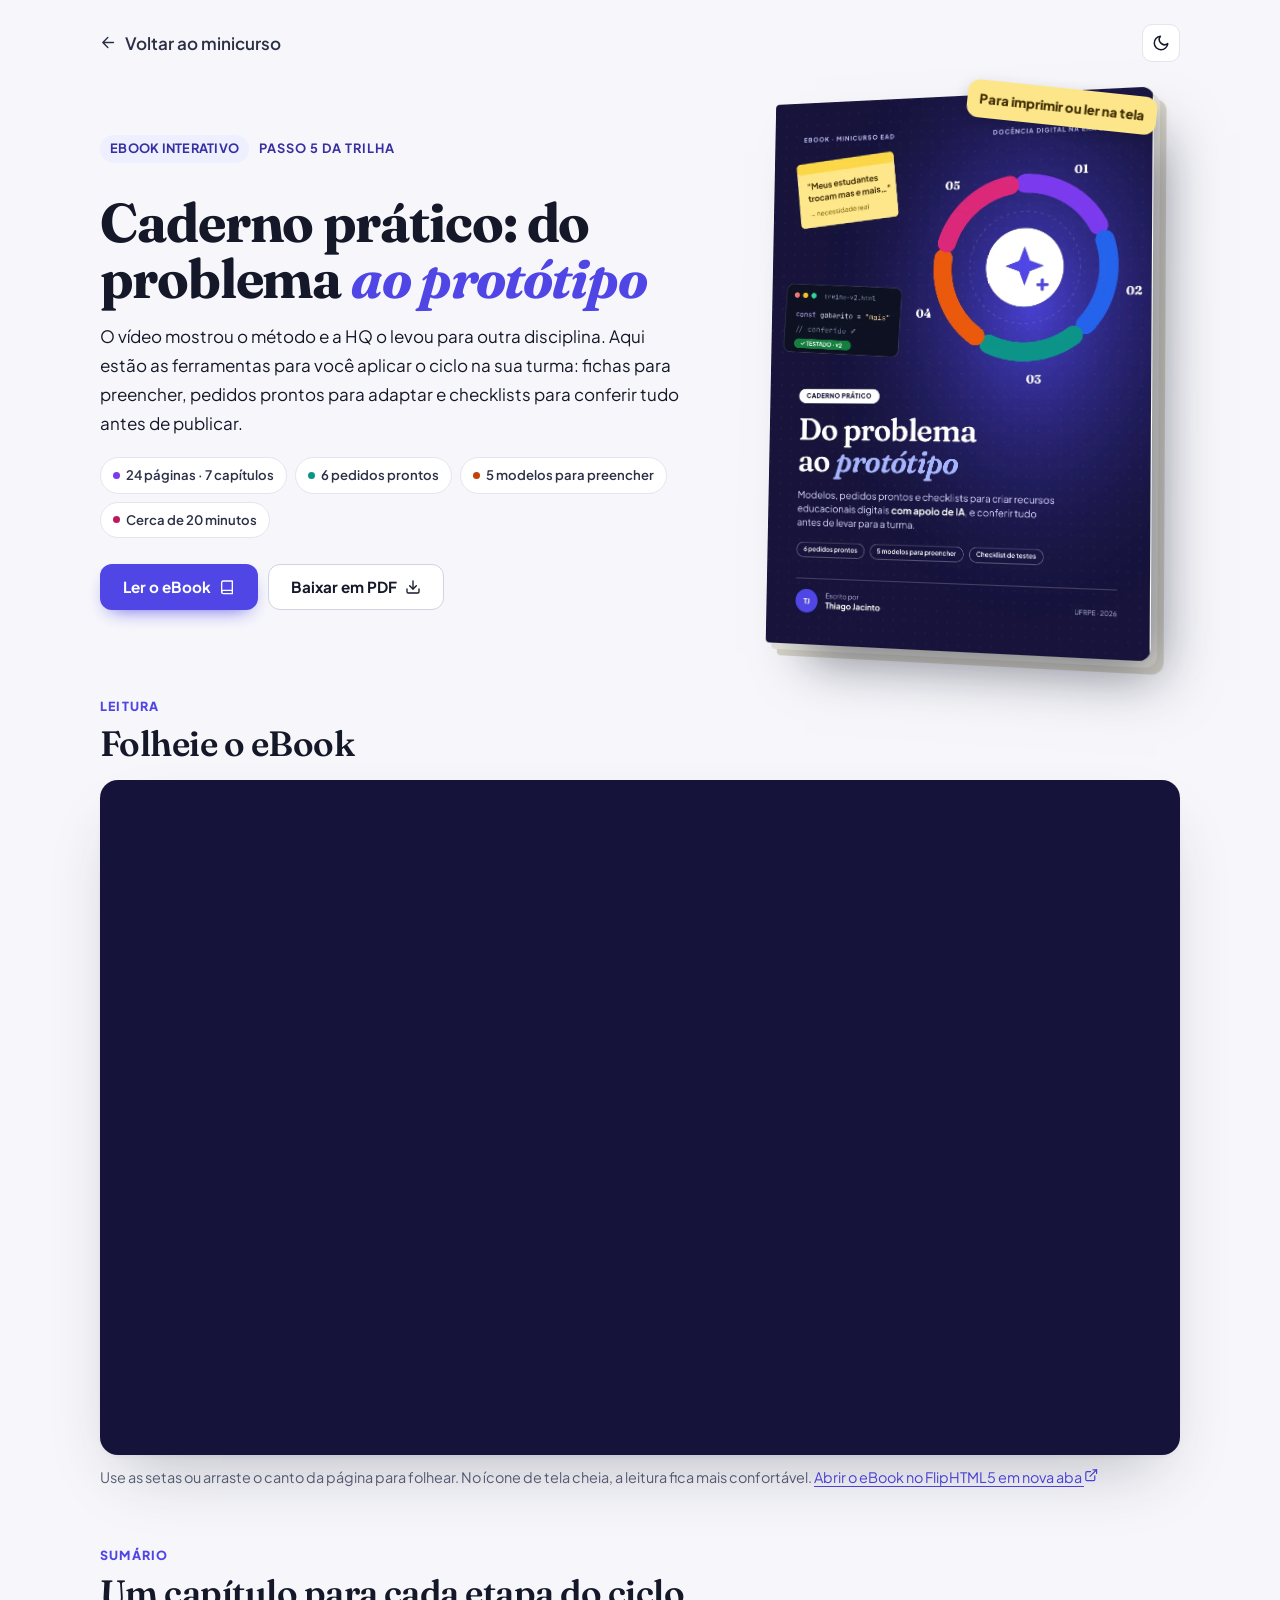
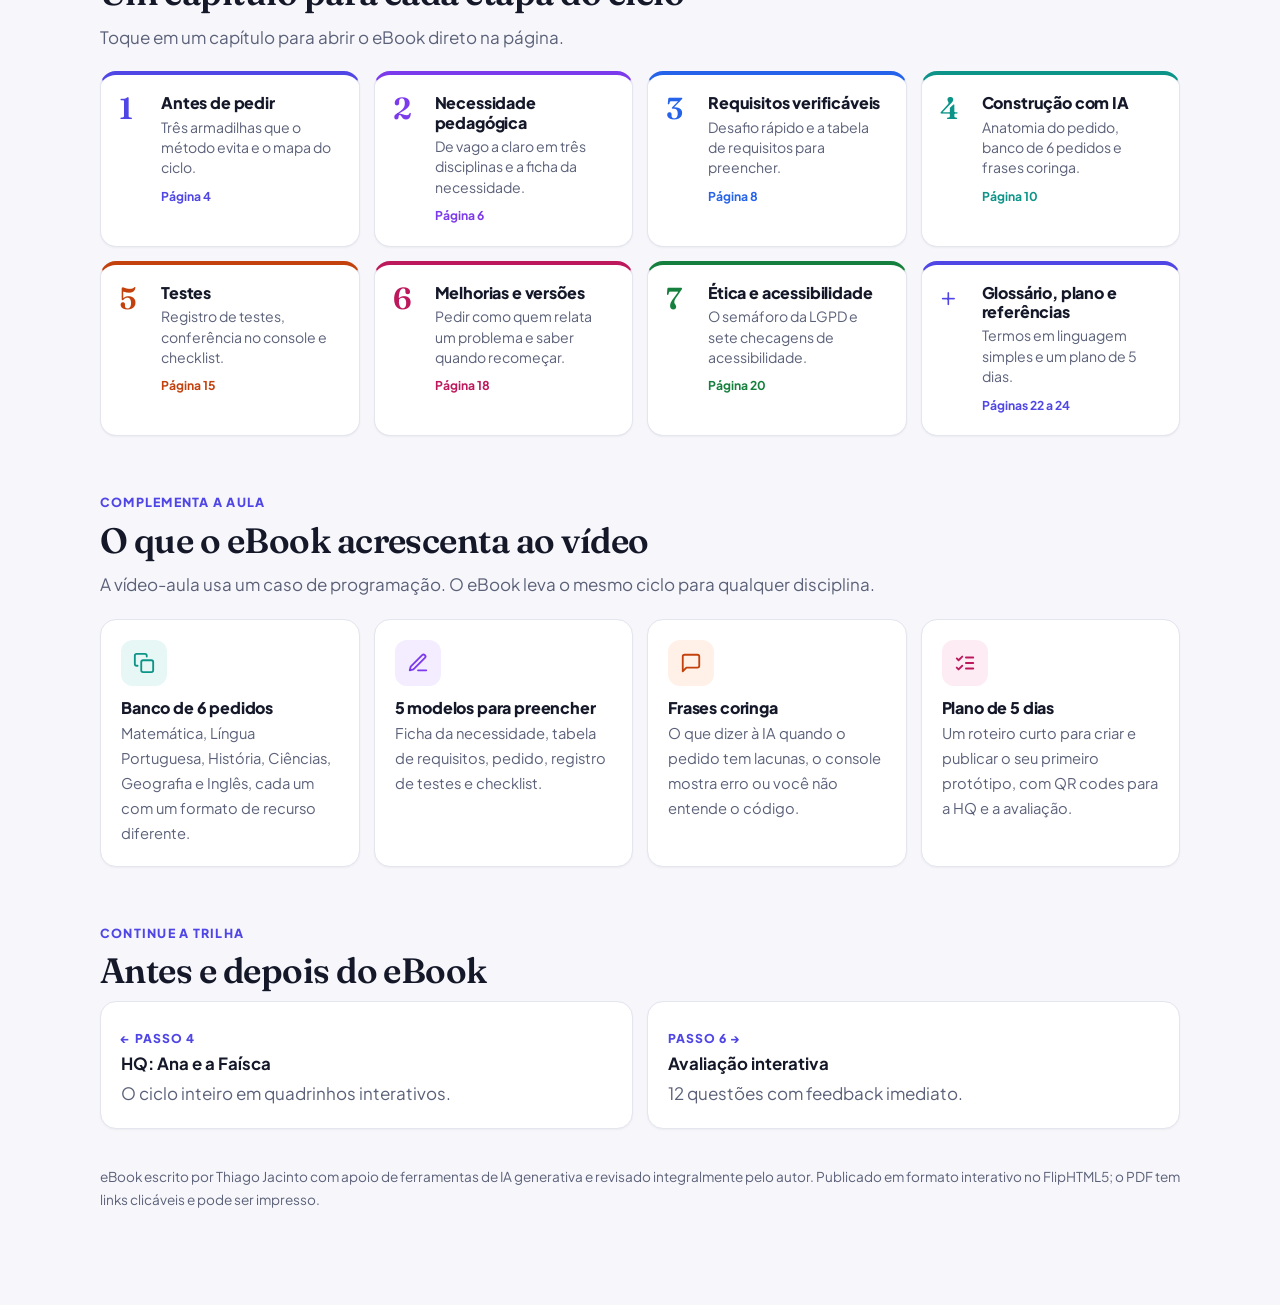
==== commit 48f08707: "Embute o eBook publicado no FlipHTML5 Co-Authored-By: Claude Opus 5.5 <noreply@anthropic.com> Claude" ====
--- a/ebook/index.html
+++ b/ebook/index.html
@@ -19,7 +19,7 @@
      Com o link preenchido, a página mostra o flipbook e todos os botões
      passam a abrir o eBook no FlipHTML5.
   ===================================================================== */
-  window.EBOOK_FLIP_URL = "";
+  window.EBOOK_FLIP_URL = "https://online.fliphtml5.com/stprnr/do-problema-ao-prototipo-ebook/";
 </script>
 <style>
   .eb-wrap { max-width: 1120px; margin: 0 auto; padding: 24px 20px 80px; }
